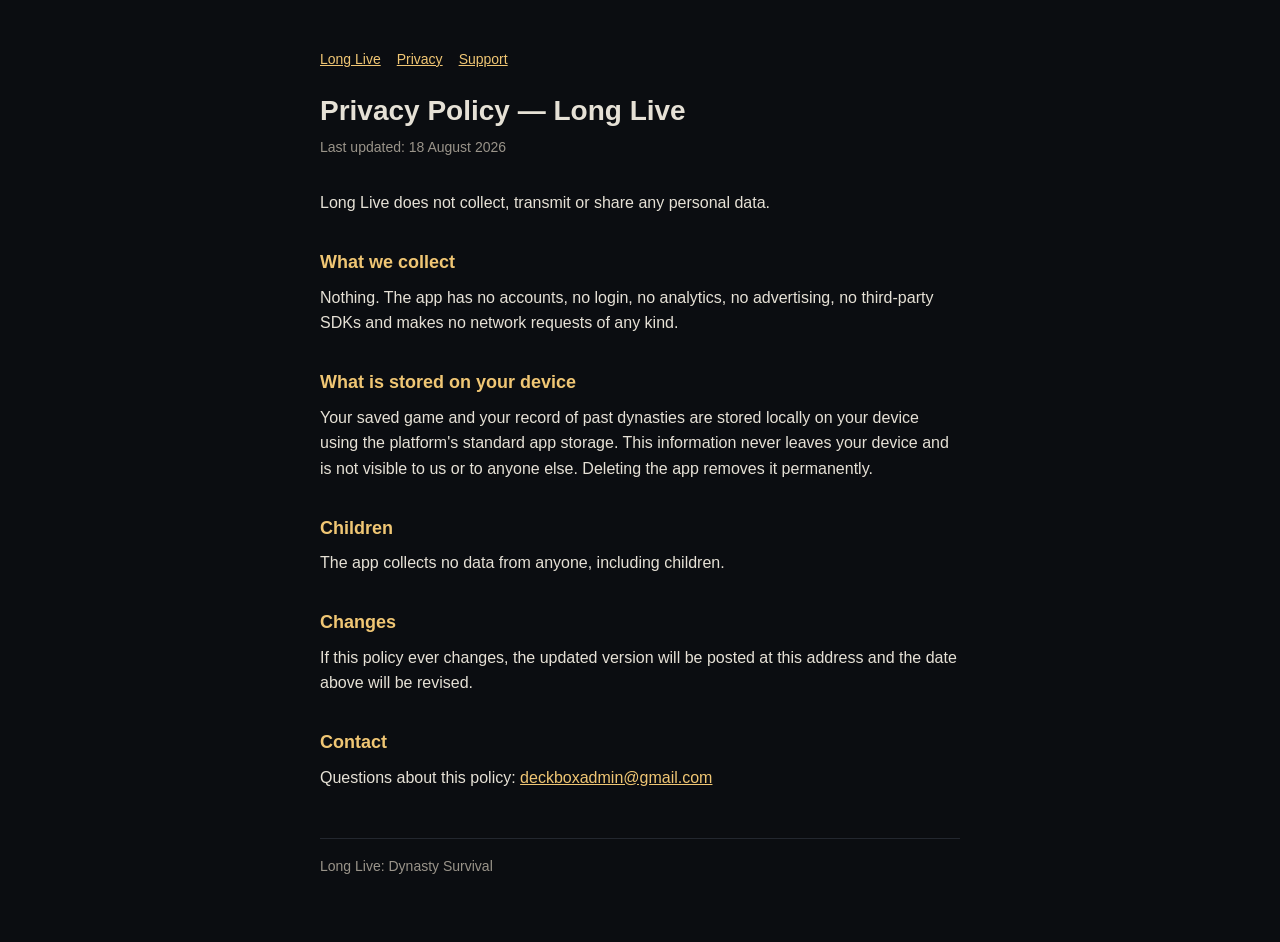
==== privacy.html @ 4d07b4a4 "Long Live support and privacy pages Co-Authored-By: Claude Fable 5.1 <noreply@anthropic.com>" ====
<!doctype html>
<html lang="en-GB">
<head>
<meta charset="utf-8">
<meta name="viewport" content="width=device-width,initial-scale=1">
<title>Privacy Policy — Long Live</title>
<link rel="stylesheet" href="style.css">
</head>
<body>
<main>
<nav><a href="./">Long Live</a><a href="privacy.html">Privacy</a><a href="support.html">Support</a></nav>
<h1>Privacy Policy — Long Live</h1>
<p class="meta">Last updated: 18 August 2026</p>

<p>Long Live does not collect, transmit or share any personal data.</p>

<h2>What we collect</h2>
<p>Nothing. The app has no accounts, no login, no analytics, no advertising, no third-party SDKs and makes no network requests of any kind.</p>

<h2>What is stored on your device</h2>
<p>Your saved game and your record of past dynasties are stored locally on your device using the platform's standard app storage. This information never leaves your device and is not visible to us or to anyone else. Deleting the app removes it permanently.</p>

<h2>Children</h2>
<p>The app collects no data from anyone, including children.</p>

<h2>Changes</h2>
<p>If this policy ever changes, the updated version will be posted at this address and the date above will be revised.</p>

<h2>Contact</h2>
<p>Questions about this policy: <a href="mailto:deckboxadmin@gmail.com">deckboxadmin@gmail.com</a></p>

<footer>Long Live: Dynasty Survival</footer>
</main>
</body>
</html>
---- style.css ----
:root{color-scheme:dark}
body{margin:0;background:#0b0d11;color:#e6e1d6;font:16px/1.6 -apple-system,BlinkMacSystemFont,"Segoe UI",Helvetica,Arial,sans-serif;padding:0 16px}
main{max-width:640px;margin:0 auto;padding:48px 0 64px}
h1{font-size:28px;line-height:1.2;margin:0 0 8px}
h2{font-size:18px;margin:32px 0 8px;color:#f0c674}
p,li{margin:0 0 12px}
a{color:#f0c674}
.meta{color:#9a948a;font-size:14px;margin-bottom:32px}
nav{font-size:14px;color:#9a948a;margin-bottom:24px}
nav a{margin-right:16px}
footer{margin-top:48px;padding-top:16px;border-top:1px solid #23272f;font-size:14px;color:#9a948a}
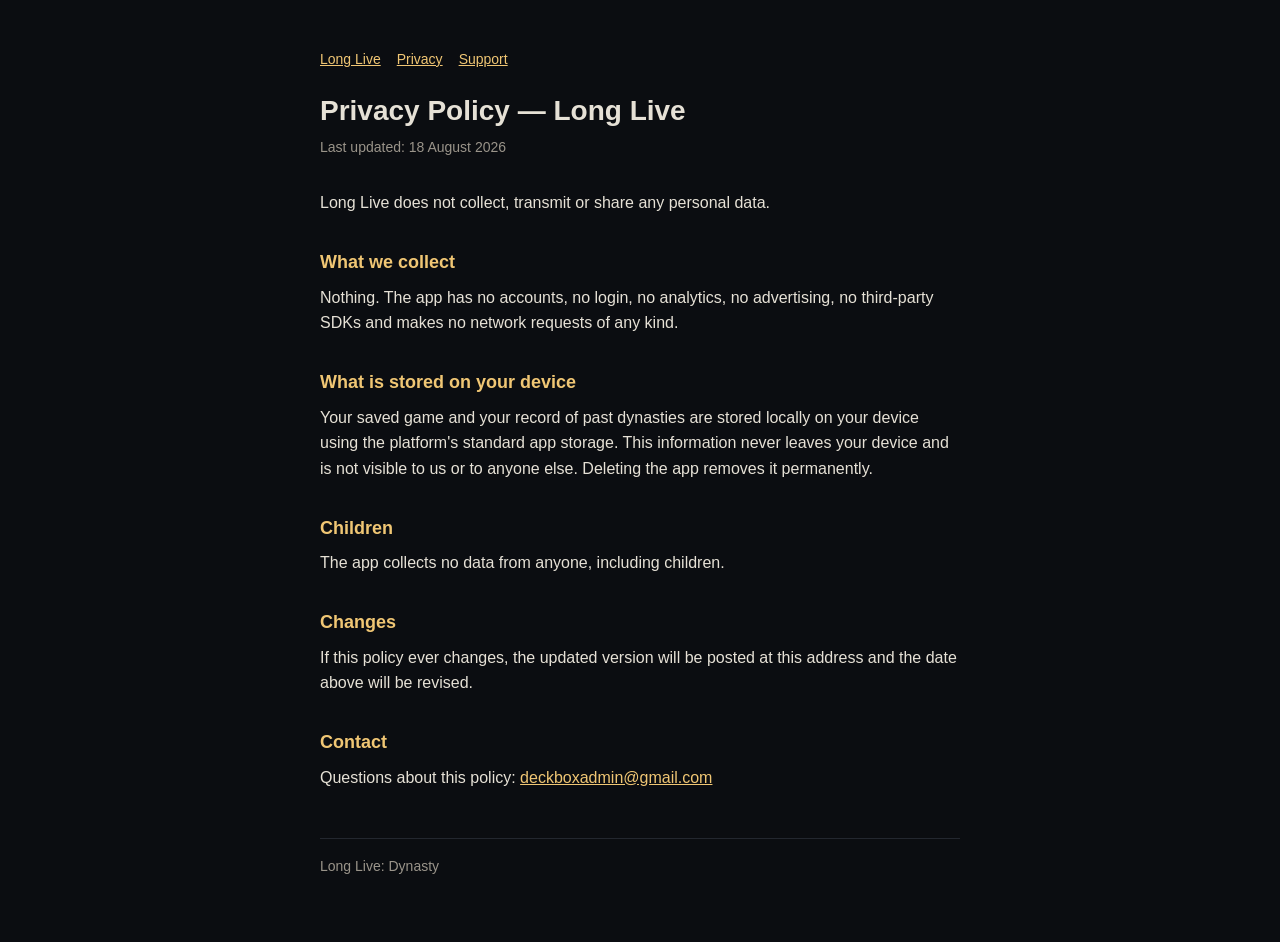
==== commit fb0be9ea: "Store name is Long Live: Dynasty Co-Authored-By: Claude Fable 5.1 <noreply@anthropic.com>" ====
--- a/privacy.html
+++ b/privacy.html
@@ -29,7 +29,7 @@
 <h2>Contact</h2>
 <p>Questions about this policy: <a href="mailto:deckboxadmin@gmail.com">deckboxadmin@gmail.com</a></p>
 
-<footer>Long Live: Dynasty Survival</footer>
+<footer>Long Live: Dynasty</footer>
 </main>
 </body>
 </html>
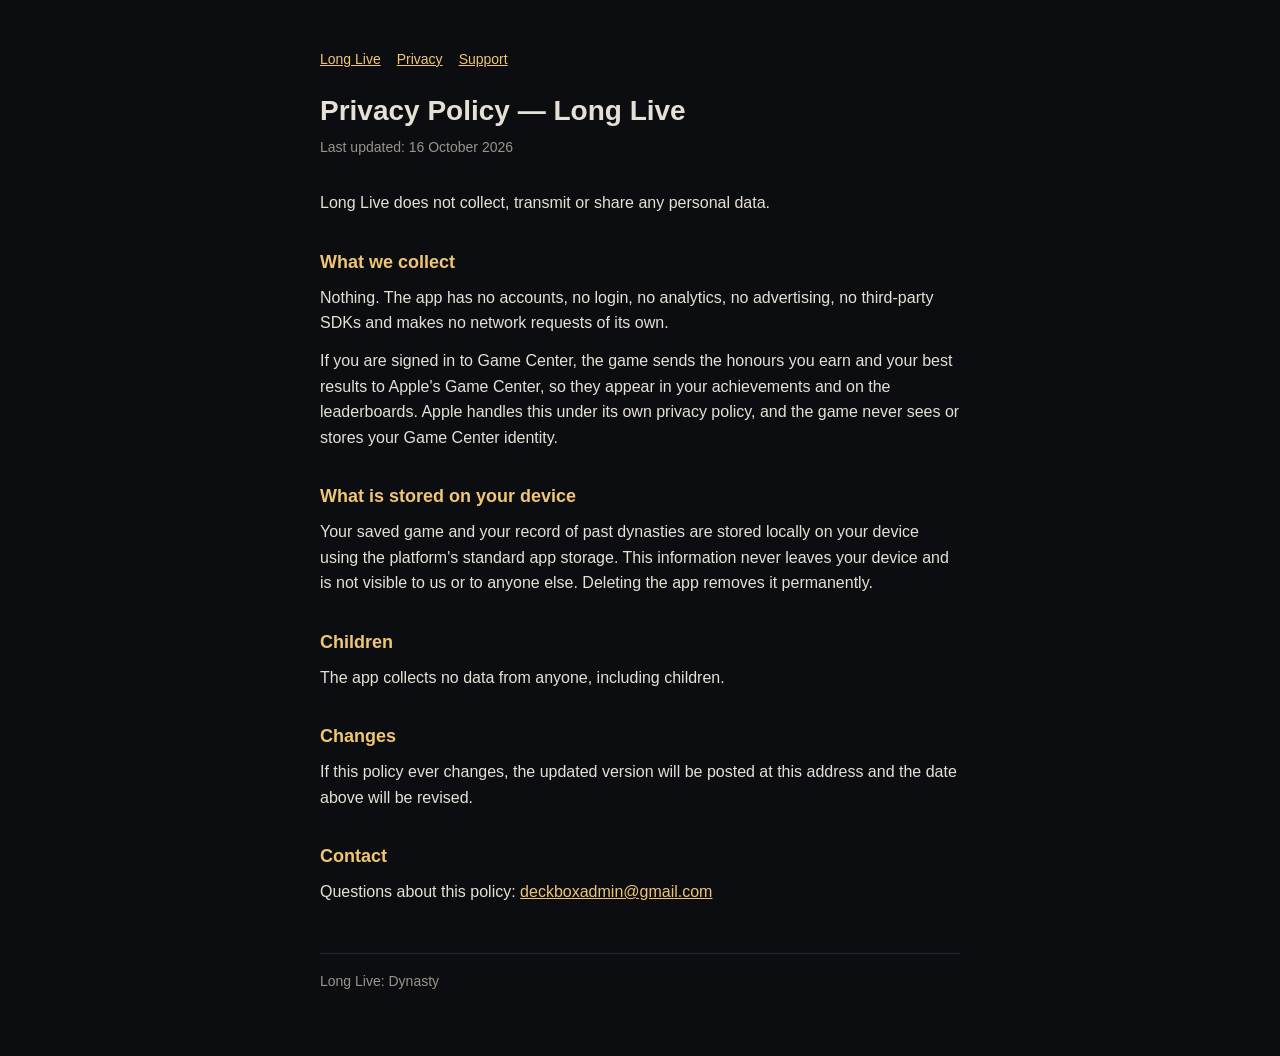
==== commit 612cbe64: "Privacy: Game Center paragraph for 1.1; no network requests of its own Co-Authored-By: Claude Opus 5" ====
--- a/privacy.html
+++ b/privacy.html
@@ -10,12 +10,13 @@
 <main>
 <nav><a href="./">Long Live</a><a href="privacy.html">Privacy</a><a href="support.html">Support</a></nav>
 <h1>Privacy Policy — Long Live</h1>
-<p class="meta">Last updated: 18 August 2026</p>
+<p class="meta">Last updated: 16 October 2026</p>
 
 <p>Long Live does not collect, transmit or share any personal data.</p>
 
 <h2>What we collect</h2>
-<p>Nothing. The app has no accounts, no login, no analytics, no advertising, no third-party SDKs and makes no network requests of any kind.</p>
+<p>Nothing. The app has no accounts, no login, no analytics, no advertising, no third-party SDKs and makes no network requests of its own.</p>
+<p>If you are signed in to Game Center, the game sends the honours you earn and your best results to Apple's Game Center, so they appear in your achievements and on the leaderboards. Apple handles this under its own privacy policy, and the game never sees or stores your Game Center identity.</p>
 
 <h2>What is stored on your device</h2>
 <p>Your saved game and your record of past dynasties are stored locally on your device using the platform's standard app storage. This information never leaves your device and is not visible to us or to anyone else. Deleting the app removes it permanently.</p>
